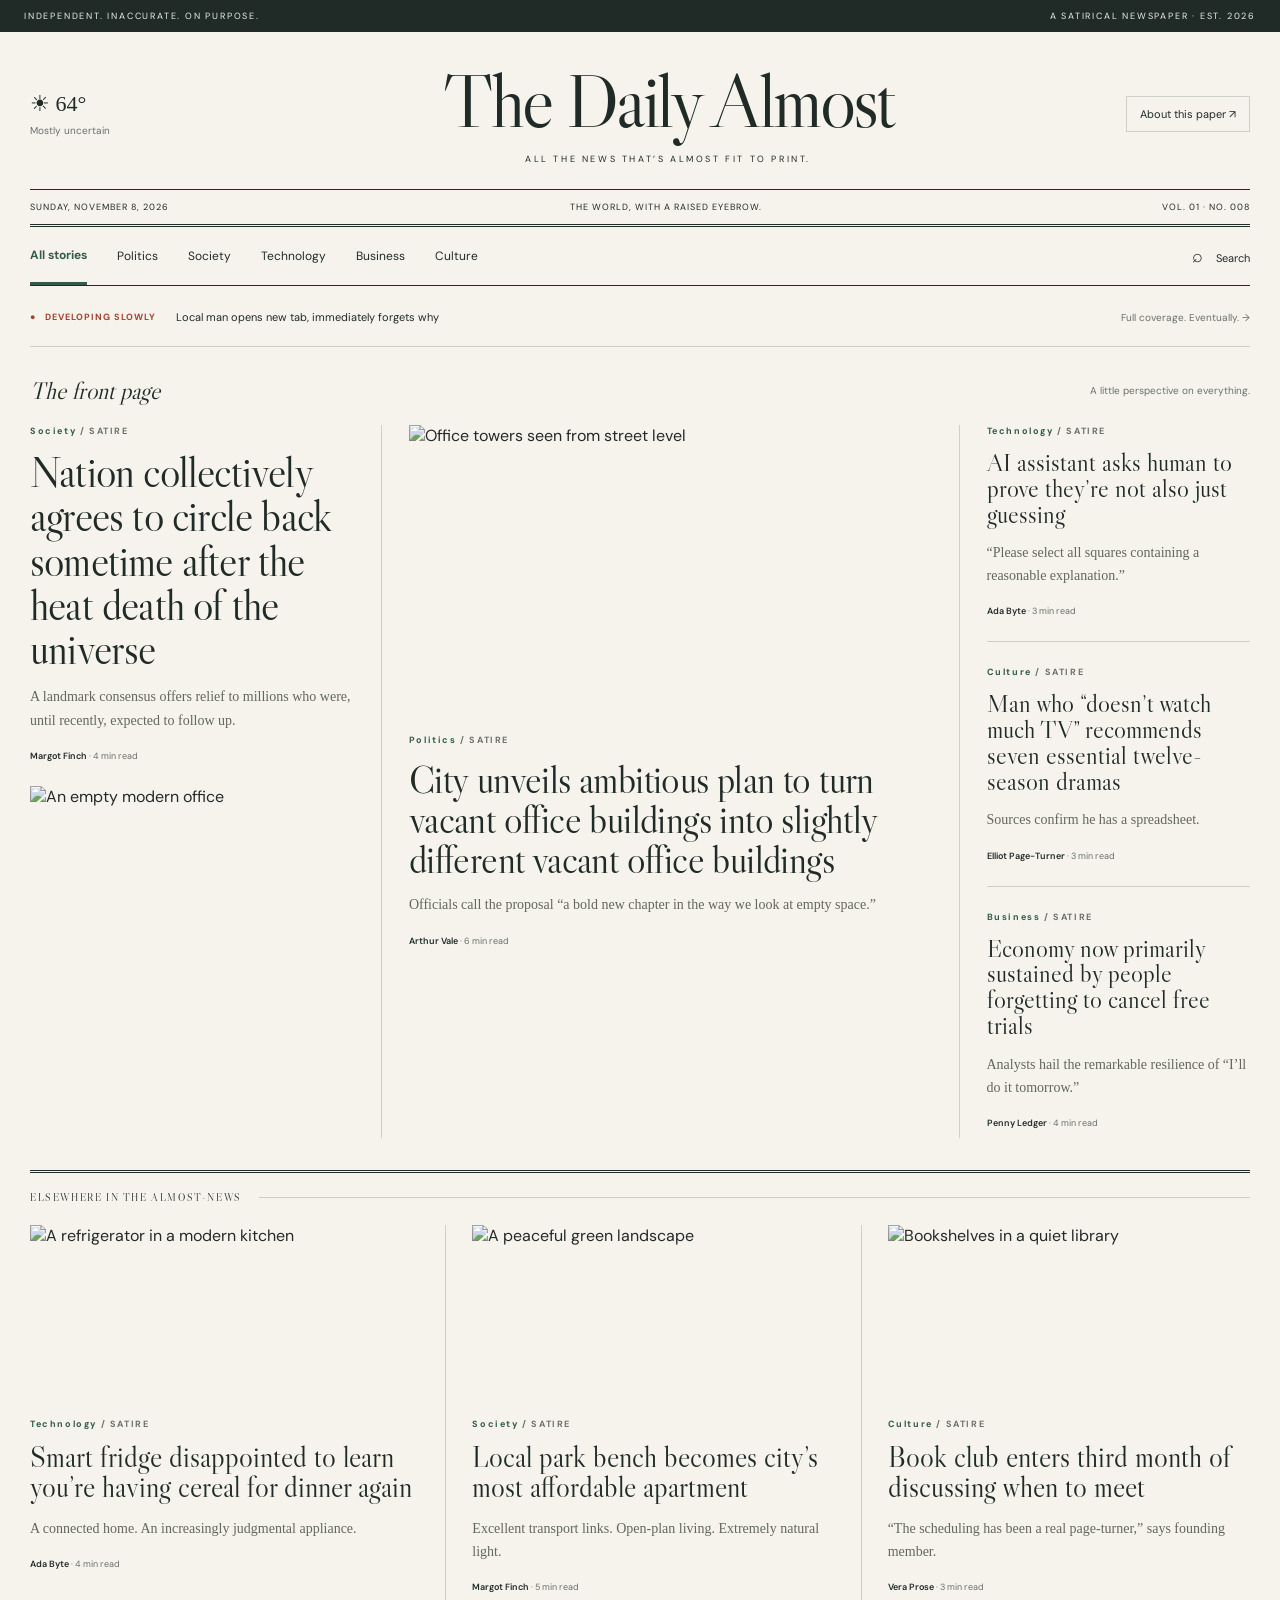
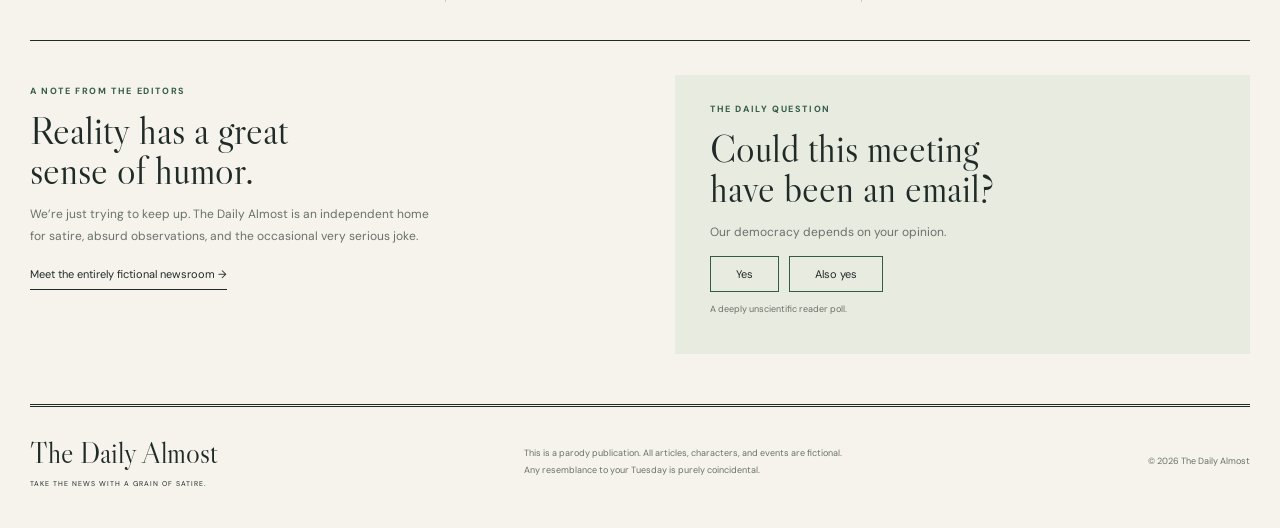
==== index.html @ b18467a9 "Add complete parody newspaper for GitHub Pages" ====
<!doctype html><html lang="en"><head><meta charset="utf-8"><meta name="viewport" content="width=device-width,initial-scale=1"><meta name="description" content="The Daily Almost: independent satire for a world that writes its own punchlines."><title>The Daily Almost — All the news that's almost fit to print</title><link rel="stylesheet" href="style.css"></head><body>
<div class="edition"><span>INDEPENDENT. INACCURATE. ON PURPOSE.</span><span>A SATIRICAL NEWSPAPER · EST. 2026</span></div>
<header><div class="masthead"><span class="weather">☀ 64°<small>Mostly uncertain</small></span><a href="#" class="brand">The Daily Almost<span>ALL THE NEWS THAT’S ALMOST FIT TO PRINT.</span></a><button class="about-button" id="about">About this paper ↗</button></div><div class="dateline"><span>SUNDAY, NOVEMBER 8, 2026</span><span>THE WORLD, WITH A RAISED EYEBROW.</span><span>VOL. 01 · NO. 008</span></div></header>
<nav aria-label="Sections"><div id="categories"></div><button id="searchToggle" aria-label="Search stories">⌕ <span>Search</span></button></nav><div id="searchbox" hidden><label for="query">Search the almost-news</label><input id="query" type="search" placeholder="Try ‘office’, ‘city’, or ‘technology’"></div>
<main><div class="ticker"><b>DEVELOPING SLOWLY</b><span>Local man opens new tab, immediately forgets why</span><span class="ticker-end">Full coverage. Eventually. →</span></div><div class="section-title"><h1 id="sectionLabel">The front page</h1><span id="resultCount">A little perspective on everything.</span></div><div id="stories"></div>
<section class="bottom"><div><span class="eyebrow">A NOTE FROM THE EDITORS</span><h2>Reality has a great<br>sense of humor.</h2><p>We’re just trying to keep up. The Daily Almost is an independent home for satire, absurd observations, and the occasional very serious joke.</p><button id="editorAbout">Meet the entirely fictional newsroom →</button></div><aside><span class="eyebrow">THE DAILY QUESTION</span><h2>Could this meeting<br>have been an email?</h2><p>Our democracy depends on your opinion.</p><div class="poll"><button data-vote="Yes">Yes</button><button data-vote="Also yes">Also yes</button></div><p id="pollResult" aria-live="polite">A deeply unscientific reader poll.</p></aside></section></main>
<footer><div class="footer-brand">The Daily Almost<small>TAKE THE NEWS WITH A GRAIN OF SATIRE.</small></div><p>This is a parody publication. All articles, characters, and events are fictional.<br>Any resemblance to your Tuesday is purely coincidental.</p><span>© 2026 The Daily Almost</span></footer>
<dialog id="article"><button class="close" aria-label="Close article">✕</button><div id="articleContent"></div></dialog><script src="app.js"></script></body></html>
---- style.css ----
@import url('https://fonts.googleapis.com/css2?family=DM+Sans:wght@400;500;600;700&family=Libre+Caslon+Display&display=swap');
:root{--paper:#f5f3ec;--ink:#202b28;--muted:#69716a;--line:#cccfc4;--green:#345b48;--red:#a04430}*{box-sizing:border-box}body{margin:0;background:var(--paper);color:var(--ink);font-family:'DM Sans',Arial,sans-serif}button,a,input{-webkit-tap-highlight-color:transparent}button{cursor:pointer;font:inherit;color:inherit}a{color:inherit;text-decoration:none}.edition{background:var(--ink);color:#eceee4;padding:10px max(calc((100vw - 1280px)/2),24px);display:flex;justify-content:space-between;font-size:9px;letter-spacing:1.8px}header,nav,main,footer{max-width:1280px;margin:auto}.masthead{display:flex;align-items:center;justify-content:space-between;padding:30px 0 24px}.brand{font-family:'Libre Caslon Display',Georgia,serif;font-size:76px;line-height:1;letter-spacing:-3px;text-align:center}.brand span{display:block;font:9px 'DM Sans',sans-serif;letter-spacing:2.6px;margin-top:15px}.weather{font:22px Georgia,serif;width:180px}.weather small{display:block;font:10px 'DM Sans',sans-serif;margin-top:7px;color:var(--muted)}.about-button{background:none;border:1px solid var(--line);padding:10px 13px;font-size:11px}.dateline{border-top:1px solid var(--ink);border-bottom:3px double var(--ink);display:flex;justify-content:space-between;padding:11px 0;font-size:9px;letter-spacing:1px}nav{display:flex;justify-content:space-between;border-bottom:1px solid var(--ink)}#categories{display:flex;gap:30px}nav button{border:0;background:none;padding:17px 0;font-size:12px}nav button.active{font-weight:700;border-bottom:3px solid var(--green);color:var(--green)}#searchToggle{font-size:18px}#searchToggle span{font-size:11px;margin-left:8px}#searchbox{max-width:1280px;margin:20px auto}#searchbox label{font-size:12px;display:block;margin-bottom:8px}input{padding:12px;width:100%;background:transparent;border:1px solid var(--line);font:inherit}main{padding:24px 0 50px}.ticker{display:flex;gap:20px;align-items:center;font-size:11px;border-bottom:1px solid var(--line);padding-bottom:22px}.ticker b{font-size:9px;letter-spacing:1px;color:var(--red)}.ticker b:before{content:'●';margin-right:9px}.ticker-end{margin-left:auto;color:var(--muted);font-size:10px}.section-title{display:flex;align-items:center;justify-content:space-between;margin:29px 0 20px}.section-title h1{font:italic 24px 'Libre Caslon Display',Georgia,serif;margin:0}.section-title span{font-size:10px;color:var(--muted)}.lead-grid{display:grid;grid-template-columns:1fr 1.7fr .9fr;gap:27px}.lead-grid>div+div{border-left:1px solid var(--line);padding-left:27px}.eyebrow{font-size:9px;letter-spacing:1.6px;color:var(--green);font-weight:700;display:block;margin:0 0 13px}h2,h3{font-family:'Libre Caslon Display',Georgia,serif;font-weight:400;line-height:1.03;margin:0 0 14px}.lead h2{font-size:43px;letter-spacing:-.8px}.hero h2{font-size:39px;letter-spacing:-.6px}.summary{font:14px/1.65 Georgia,serif;color:#62685e}.byline{font-size:9px;color:var(--muted);margin-top:18px}.byline strong{color:var(--ink);font-weight:600}img{width:100%;object-fit:cover;display:block;filter:saturate(.65)}.hero img{height:290px;margin-bottom:19px}.caption{font-size:8px;color:var(--muted);margin:-12px 0 20px;text-align:right}.lead img{height:156px;margin-top:25px}.rail h3{font-size:25px}.rail article+article{border-top:1px solid var(--line);margin-top:24px;padding-top:24px}.tag{font:italic 10px Georgia,serif;color:var(--red);margin-bottom:10px}.story-link{cursor:pointer}.story-link:hover h2,.story-link:hover h3{text-decoration:underline;text-decoration-thickness:1px;text-underline-offset:4px}.more-title{display:flex;align-items:center;gap:17px;font-size:10px;letter-spacing:1.6px;margin:32px 0 22px;border-top:3px double var(--ink);padding-top:20px}.more-title:after{content:'';height:1px;background:var(--line);flex:1}.cards{display:grid;grid-template-columns:repeat(3,1fr);gap:26px}.cards article+article{border-left:1px solid var(--line);padding-left:26px}.cards img{height:175px;margin-bottom:18px}.cards h3{font-size:29px}.bottom{border-top:1px solid var(--ink);margin-top:38px;padding-top:34px;display:grid;grid-template-columns:1fr 1fr;gap:70px}.bottom>div{padding:10px 0}.bottom h2{font-size:39px}.bottom p{font-size:12px;line-height:1.8;max-width:400px;color:var(--muted)}.bottom>div button{border:0;background:none;padding:8px 0;font-size:11px;border-bottom:1px solid var(--ink)}.bottom aside{background:#e8ebe0;padding:28px 35px}.poll{display:flex;gap:10px}.poll button{border:1px solid var(--green);background:transparent;padding:10px 25px;font-size:11px}.poll button:hover,.poll button.selected{background:var(--green);color:white}#pollResult{font-size:9px}footer{border-top:3px double var(--ink);padding:28px 0 40px;display:flex;align-items:center;justify-content:space-between;gap:25px}.footer-brand{font:29px 'Libre Caslon Display',Georgia,serif}.footer-brand small{display:block;font:7px 'DM Sans',sans-serif;letter-spacing:1px;margin-top:8px}footer p,footer>span{font-size:9px;line-height:1.8;color:var(--muted)}dialog{background:var(--paper);color:var(--ink);border:1px solid var(--ink);max-width:760px;width:calc(100% - 32px);max-height:90vh;padding:48px}dialog::backdrop{background:#18251ee0}.close{float:right;border:0;background:transparent;font-size:20px}dialog h2{font-size:48px;margin-top:20px}dialog img{max-height:320px;margin:24px 0}dialog .body{font:18px/1.8 Georgia,serif}dialog .satire-label{border-top:1px solid var(--line);padding-top:18px;font-size:11px;color:var(--green)}button:focus-visible,a:focus-visible{outline:2px solid var(--red);outline-offset:4px}.empty{padding:60px;text-align:center}@media(max-width:1350px){header,nav,main,footer,#searchbox{margin-left:30px;margin-right:30px}}@media(max-width:900px){.brand{font-size:56px}.weather{width:110px}.lead-grid{grid-template-columns:1fr 1.5fr}.rail{display:none}#categories{gap:20px}.brand span{font-size:7px}.about-button{font-size:9px}.ticker-end{display:none}.cards h3{font-size:25px}}@media(max-width:600px){header,nav,main,footer,#searchbox{margin-left:18px;margin-right:18px}.edition{padding:9px 18px;font-size:7px}.edition span:last-child{display:none}.masthead{padding:25px 0}.brand{font-size:49px;letter-spacing:-2px;width:100%}.weather,.about-button{display:none}.dateline{font-size:7px}.dateline span:nth-child(2){display:none}nav{overflow:auto;gap:25px}#categories{gap:20px;white-space:nowrap}nav button{font-size:11px}#searchToggle span{display:none}.ticker{font-size:10px;gap:12px;line-height:1.5}.ticker b{font-size:8px;min-width:100px}.section-title span{display:none}.lead-grid{display:flex;flex-direction:column}.lead-grid>div+div{border-left:0;padding-left:0}.hero{order:-1;border-bottom:1px solid var(--line);padding-bottom:22px}.hero img{height:230px}.hero h2{font-size:37px}.lead h2{font-size:34px}.lead img{display:none}.rail{display:block!important;display:grid!important;grid-template-columns:1fr 1fr;gap:20px}.rail article+article{margin-top:0;padding-top:0;border:0}.rail article:nth-child(3){display:none}.cards{grid-template-columns:1fr}.cards article+article{border:0;border-top:1px solid var(--line);padding:24px 0 0}.cards img{height:215px}.bottom{grid-template-columns:1fr;gap:25px}.bottom h2{font-size:34px}.bottom aside{padding:25px}footer{display:block}footer p{margin:22px 0}dialog{padding:28px}dialog h2{font-size:36px}}
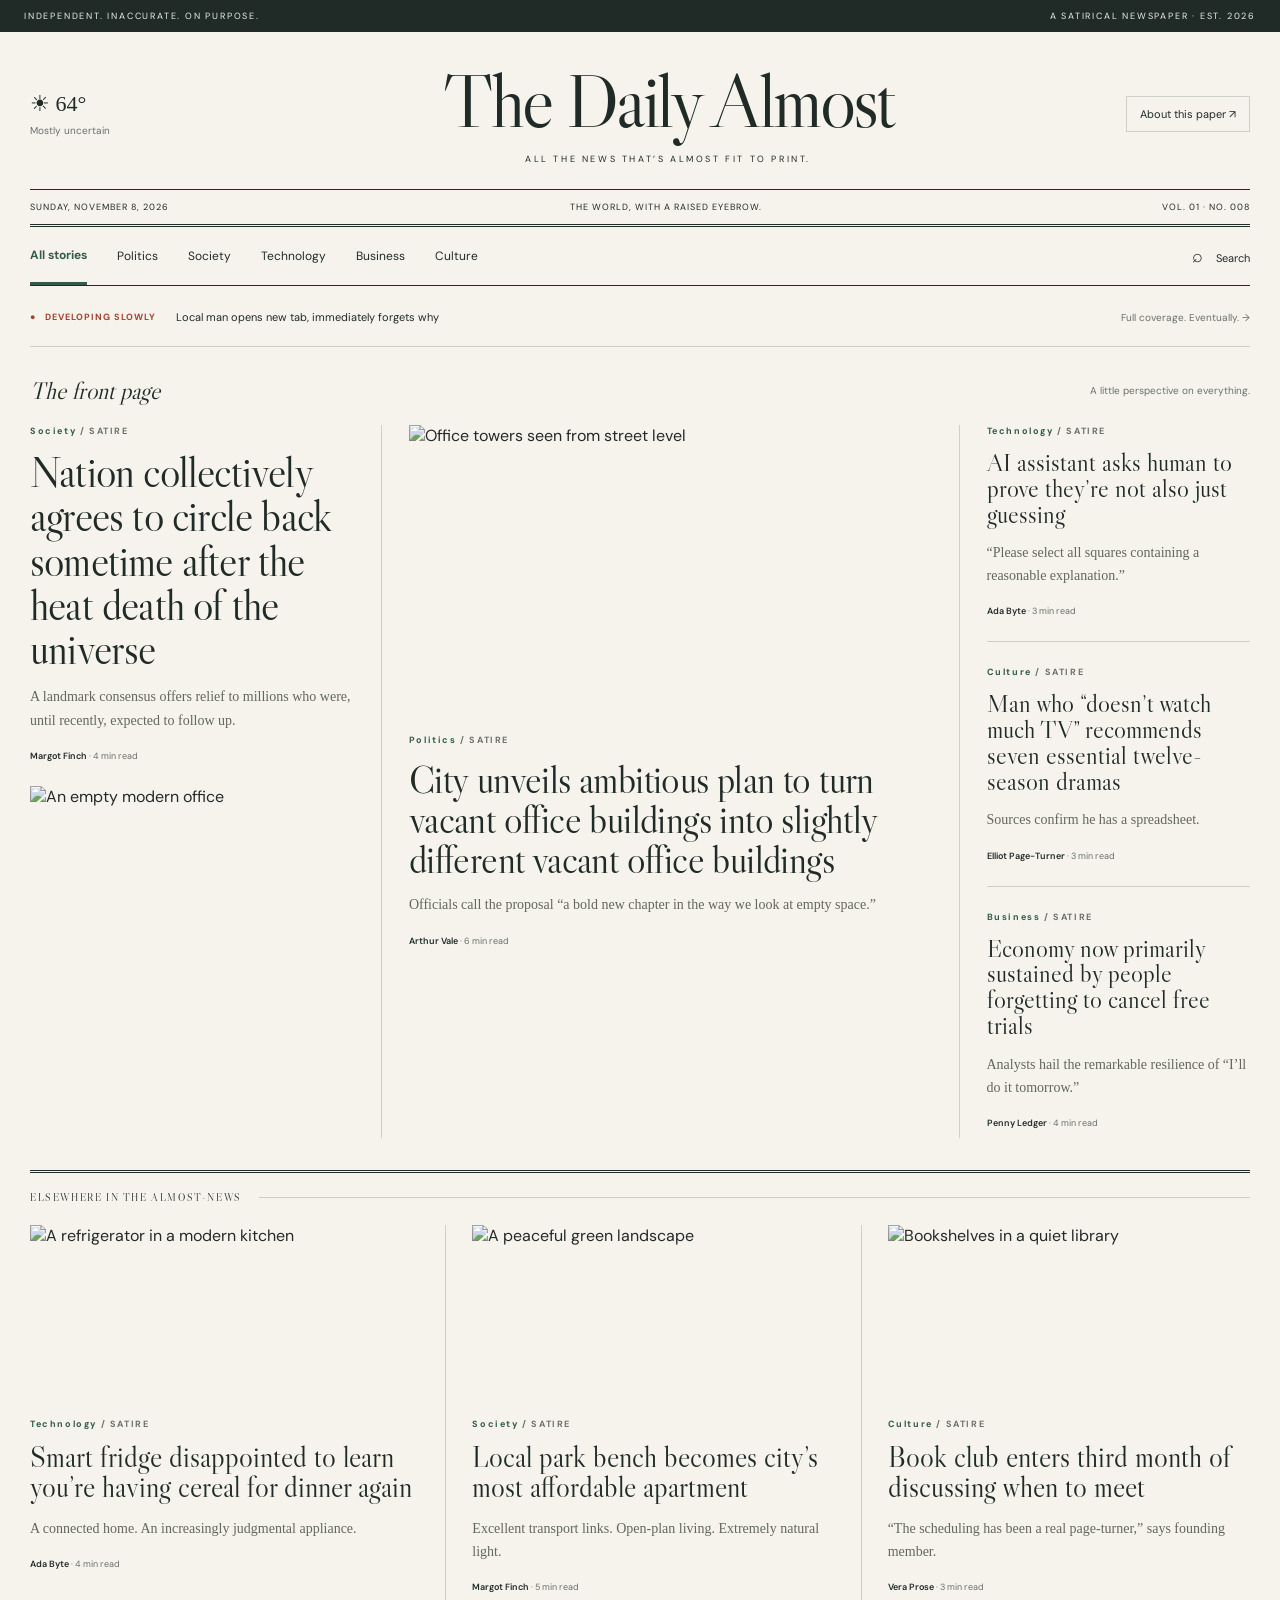
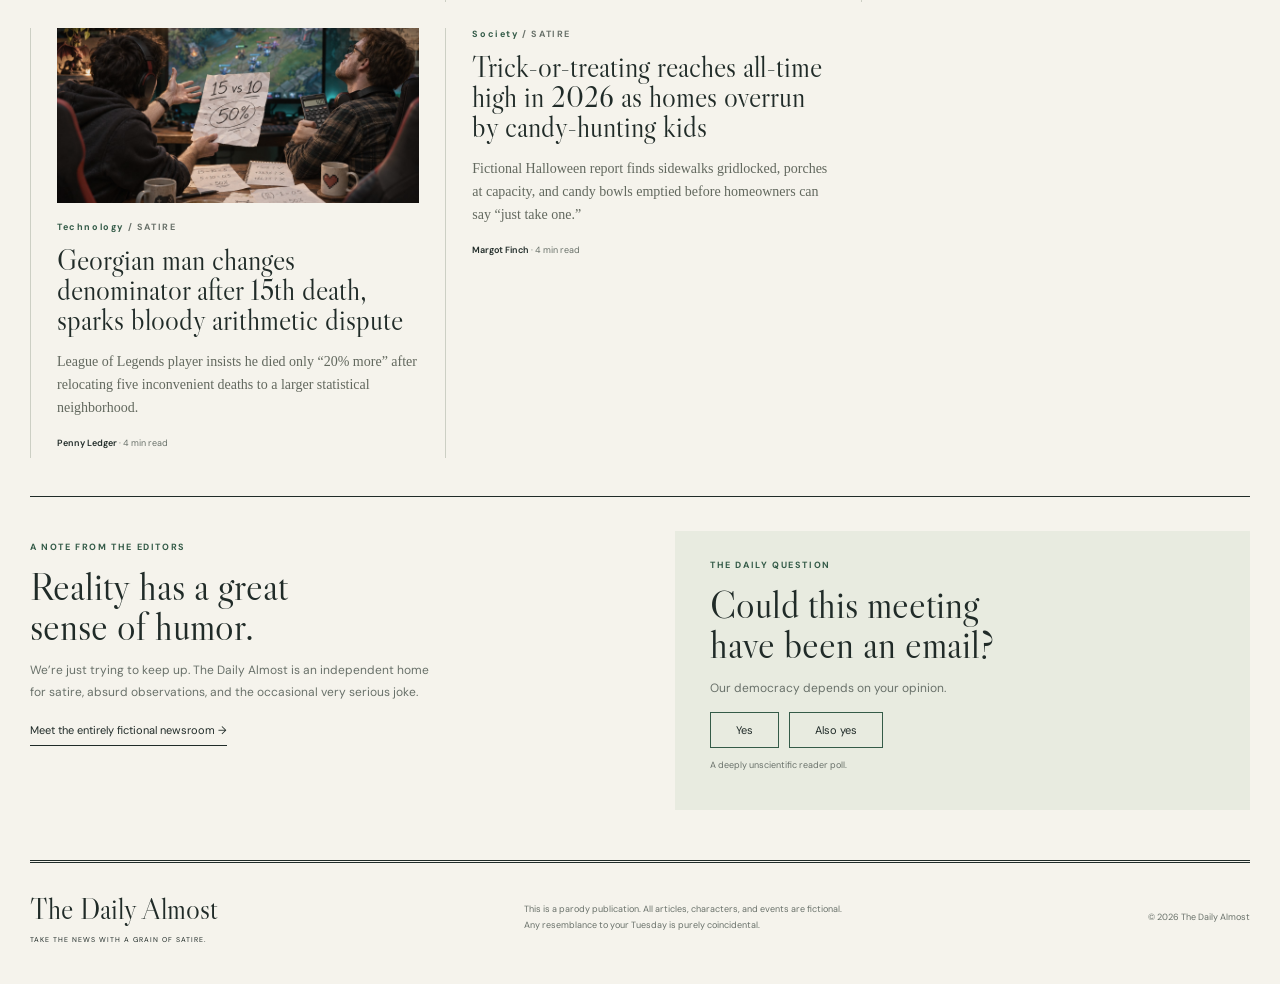
==== commit 371f5390: "Add standalone Halloween article link and refresh cached app script" ====
--- a/index.html
+++ b/index.html
@@ -5,4 +5,4 @@
 <main><div class="ticker"><b>DEVELOPING SLOWLY</b><span>Local man opens new tab, immediately forgets why</span><span class="ticker-end">Full coverage. Eventually. →</span></div><div class="section-title"><h1 id="sectionLabel">The front page</h1><span id="resultCount">A little perspective on everything.</span></div><div id="stories"></div>
 <section class="bottom"><div><span class="eyebrow">A NOTE FROM THE EDITORS</span><h2>Reality has a great<br>sense of humor.</h2><p>We’re just trying to keep up. The Daily Almost is an independent home for satire, absurd observations, and the occasional very serious joke.</p><button id="editorAbout">Meet the entirely fictional newsroom →</button></div><aside><span class="eyebrow">THE DAILY QUESTION</span><h2>Could this meeting<br>have been an email?</h2><p>Our democracy depends on your opinion.</p><div class="poll"><button data-vote="Yes">Yes</button><button data-vote="Also yes">Also yes</button></div><p id="pollResult" aria-live="polite">A deeply unscientific reader poll.</p></aside></section></main>
 <footer><div class="footer-brand">The Daily Almost<small>TAKE THE NEWS WITH A GRAIN OF SATIRE.</small></div><p>This is a parody publication. All articles, characters, and events are fictional.<br>Any resemblance to your Tuesday is purely coincidental.</p><span>© 2026 The Daily Almost</span></footer>
-<dialog id="article"><button class="close" aria-label="Close article">✕</button><div id="articleContent"></div></dialog><script src="app.js"></script></body></html>
+<dialog id="article"><button class="close" aria-label="Close article">✕</button><div id="articleContent"></div></dialog><script src="app.js?v=20261108-halloween"></script></body></html>
